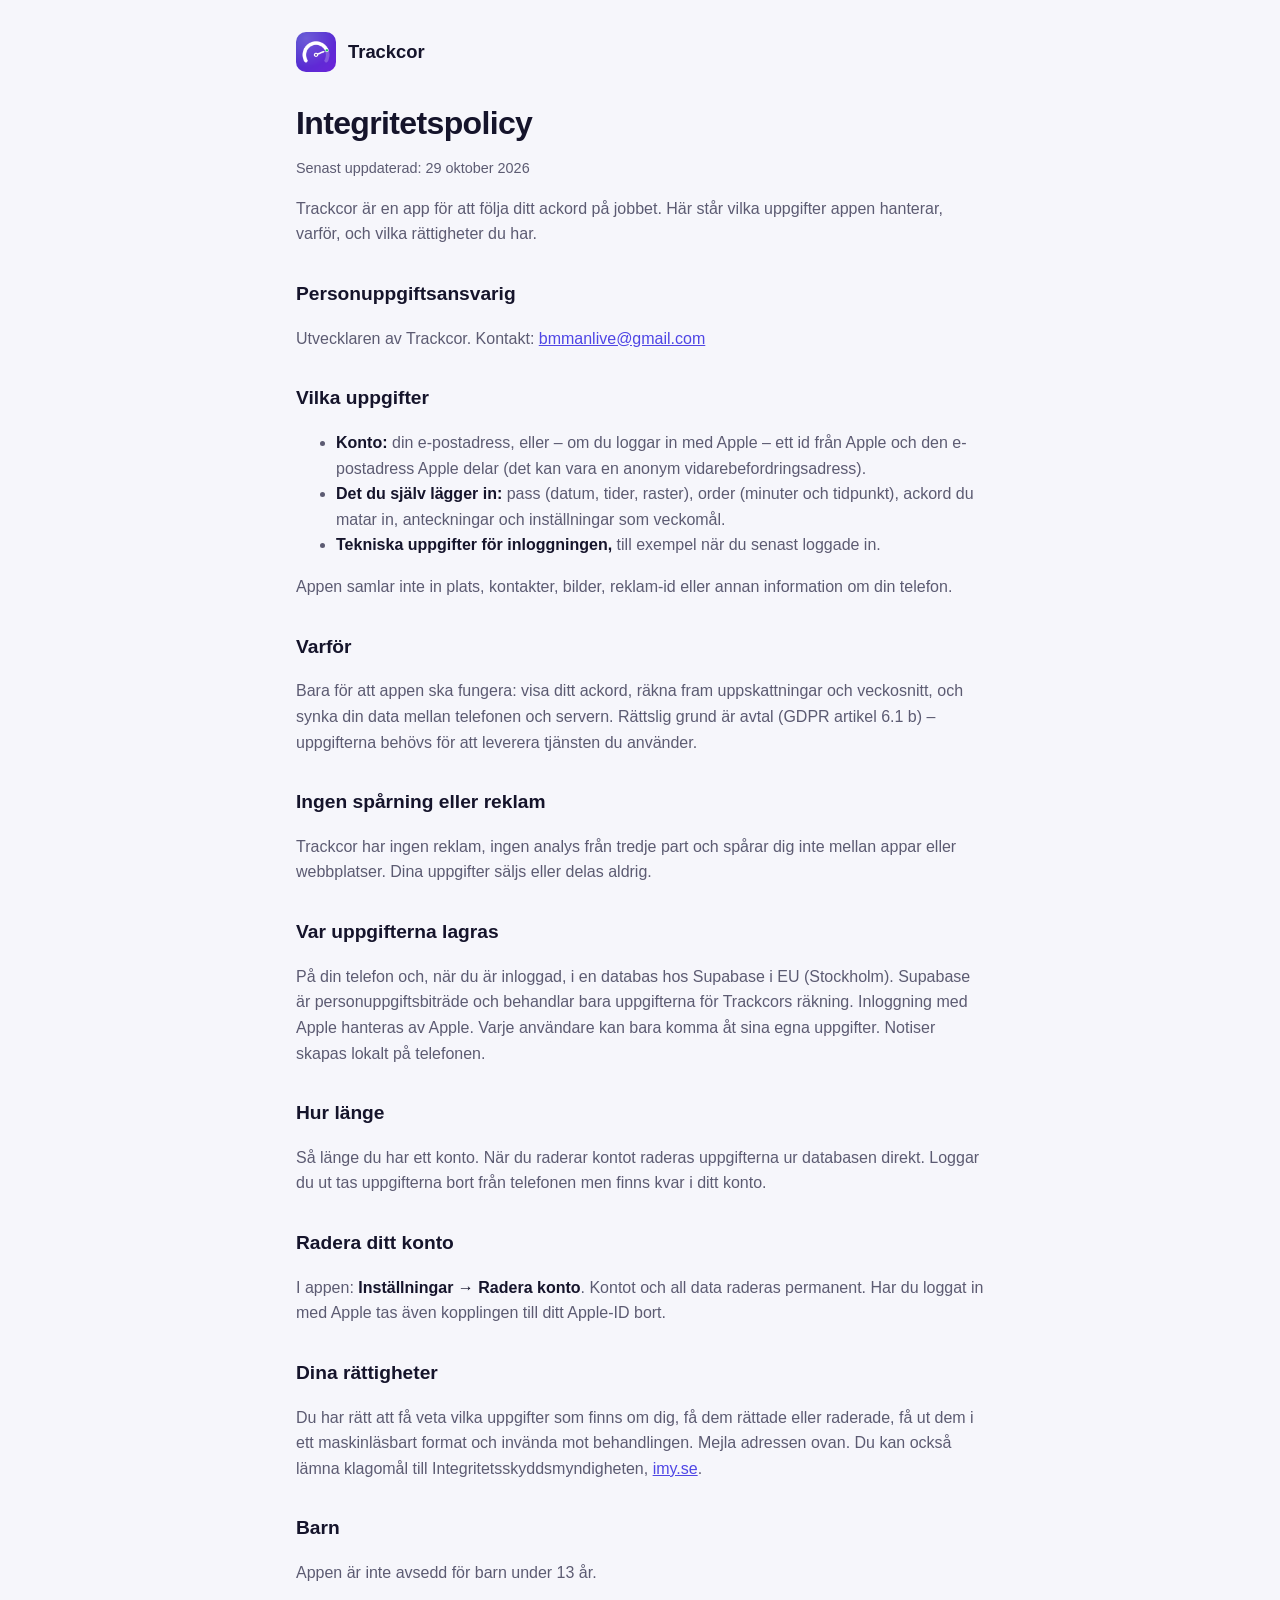
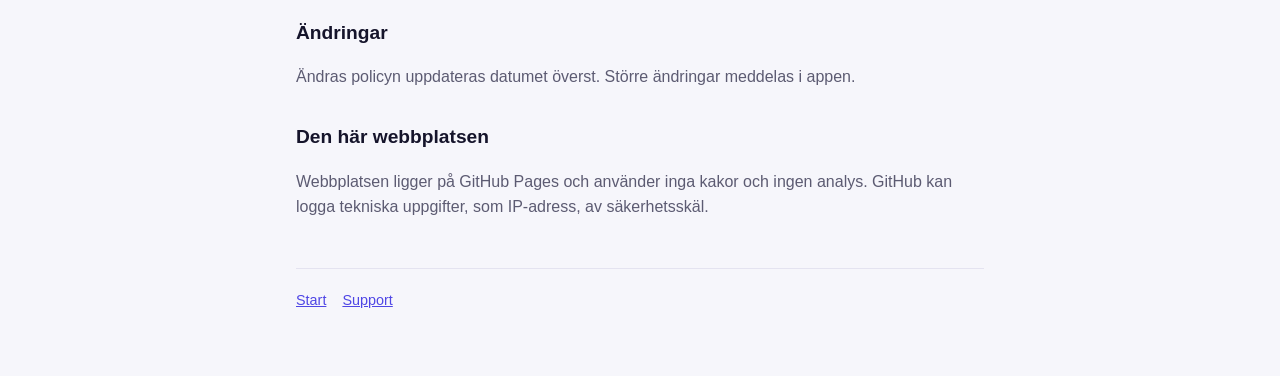
==== integritet.html @ 59bb7d05 "Webbsida för Trackcor: start, integritetspolicy, support Co-Authored-By: Claude Opus 5.5 <noreply@an" ====
<!doctype html>
<html lang="sv">
<head>
  <meta charset="utf-8">
  <meta name="viewport" content="width=device-width, initial-scale=1">
  <title>Integritetspolicy – Trackcor</title>
  <link rel="icon" href="favicon.png">
  <link rel="stylesheet" href="style.css">
</head>
<body>
  <main>
    <header class="site">
      <img src="icon.png" alt="">
      <a href="./">Trackcor</a>
    </header>

    <h1>Integritetspolicy</h1>
    <p class="updated">Senast uppdaterad: 29 oktober 2026</p>
    <p>Trackcor är en app för att följa ditt ackord på jobbet. Här står vilka uppgifter appen hanterar, varför, och vilka rättigheter du har.</p>

    <h2>Personuppgiftsansvarig</h2>
    <p>Utvecklaren av Trackcor. Kontakt: <a href="mailto:bmmanlive@gmail.com">bmmanlive@gmail.com</a></p>

    <h2>Vilka uppgifter</h2>
    <ul>
      <li><strong>Konto:</strong> din e-postadress, eller – om du loggar in med Apple – ett id från Apple och den e-postadress Apple delar (det kan vara en anonym vidarebefordringsadress).</li>
      <li><strong>Det du själv lägger in:</strong> pass (datum, tider, raster), order (minuter och tidpunkt), ackord du matar in, anteckningar och inställningar som veckomål.</li>
      <li><strong>Tekniska uppgifter för inloggningen,</strong> till exempel när du senast loggade in.</li>
    </ul>
    <p>Appen samlar inte in plats, kontakter, bilder, reklam-id eller annan information om din telefon.</p>

    <h2>Varför</h2>
    <p>Bara för att appen ska fungera: visa ditt ackord, räkna fram uppskattningar och veckosnitt, och synka din data mellan telefonen och servern. Rättslig grund är avtal (GDPR artikel 6.1 b) – uppgifterna behövs för att leverera tjänsten du använder.</p>

    <h2>Ingen spårning eller reklam</h2>
    <p>Trackcor har ingen reklam, ingen analys från tredje part och spårar dig inte mellan appar eller webbplatser. Dina uppgifter säljs eller delas aldrig.</p>

    <h2>Var uppgifterna lagras</h2>
    <p>På din telefon och, när du är inloggad, i en databas hos Supabase i EU (Stockholm). Supabase är personuppgiftsbiträde och behandlar bara uppgifterna för Trackcors räkning. Inloggning med Apple hanteras av Apple. Varje användare kan bara komma åt sina egna uppgifter. Notiser skapas lokalt på telefonen.</p>

    <h2>Hur länge</h2>
    <p>Så länge du har ett konto. När du raderar kontot raderas uppgifterna ur databasen direkt. Loggar du ut tas uppgifterna bort från telefonen men finns kvar i ditt konto.</p>

    <h2>Radera ditt konto</h2>
    <p>I appen: <strong>Inställningar → Radera konto</strong>. Kontot och all data raderas permanent. Har du loggat in med Apple tas även kopplingen till ditt Apple-ID bort.</p>

    <h2>Dina rättigheter</h2>
    <p>Du har rätt att få veta vilka uppgifter som finns om dig, få dem rättade eller raderade, få ut dem i ett maskinläsbart format och invända mot behandlingen. Mejla adressen ovan. Du kan också lämna klagomål till Integritetsskyddsmyndigheten, <a href="https://www.imy.se">imy.se</a>.</p>

    <h2>Barn</h2>
    <p>Appen är inte avsedd för barn under 13 år.</p>

    <h2>Ändringar</h2>
    <p>Ändras policyn uppdateras datumet överst. Större ändringar meddelas i appen.</p>

    <h2>Den här webbplatsen</h2>
    <p>Webbplatsen ligger på GitHub Pages och använder inga kakor och ingen analys. GitHub kan logga tekniska uppgifter, som IP-adress, av säkerhetsskäl.</p>

    <footer>
      <a href="./">Start</a>
      <a href="support.html">Support</a>
    </footer>
  </main>
</body>
</html>
---- style.css ----
:root {
  --bg: #f6f6fb;
  --card: #ffffff;
  --text: #15142b;
  --muted: #5c5b72;
  --accent: #4f46e5;
  --accent-soft: #eceafd;
  --border: #e4e3f0;
}

@media (prefers-color-scheme: dark) {
  :root {
    --bg: #0d0c1a;
    --card: #17162b;
    --text: #f2f1fa;
    --muted: #a6a4bf;
    --accent: #8c88ff;
    --accent-soft: #24224a;
    --border: #2a2846;
  }
}

* { box-sizing: border-box; }

body {
  margin: 0;
  background: var(--bg);
  color: var(--text);
  font-family: -apple-system, BlinkMacSystemFont, "SF Pro Text", "Segoe UI", Roboto, sans-serif;
  line-height: 1.6;
  -webkit-font-smoothing: antialiased;
}

main {
  max-width: 720px;
  margin: 0 auto;
  padding: 32px 16px 64px;
}

header.site {
  display: flex;
  align-items: center;
  gap: 12px;
  margin-bottom: 32px;
}

header.site img { width: 40px; height: 40px; border-radius: 10px; }
header.site a { color: var(--text); text-decoration: none; font-weight: 700; font-size: 1.15rem; }

h1 { font-size: 2rem; line-height: 1.2; margin: 0 0 8px; letter-spacing: -0.02em; }
h2 { font-size: 1.2rem; margin: 32px 0 8px; }
p, li { color: var(--muted); }
strong { color: var(--text); }
a { color: var(--accent); }

.lead { font-size: 1.15rem; margin-bottom: 24px; }
.updated { font-size: 0.9rem; }

.hero { text-align: center; padding: 24px 0 8px; }
.hero img { width: 112px; height: 112px; border-radius: 26px; box-shadow: 0 12px 40px rgba(79, 70, 229, 0.3); }
.hero h1 { font-size: 2.6rem; margin-top: 20px; }

.cards { display: grid; gap: 12px; margin: 32px 0; }
@media (min-width: 640px) { .cards { grid-template-columns: repeat(3, 1fr); } }

.card {
  background: var(--card);
  border: 1px solid var(--border);
  border-radius: 20px;
  padding: 20px;
}
.card h3 { margin: 0 0 6px; font-size: 1rem; }
.card p { margin: 0; font-size: 0.95rem; }

.badge {
  display: inline-block;
  background: var(--accent-soft);
  color: var(--accent);
  border-radius: 999px;
  padding: 6px 14px;
  font-weight: 600;
  font-size: 0.9rem;
}

.note {
  background: var(--accent-soft);
  border-radius: 16px;
  padding: 16px 18px;
  margin: 24px 0;
}
.note p { margin: 0; color: var(--text); }

footer {
  margin-top: 48px;
  padding-top: 20px;
  border-top: 1px solid var(--border);
  font-size: 0.9rem;
  display: flex;
  flex-wrap: wrap;
  gap: 16px;
}
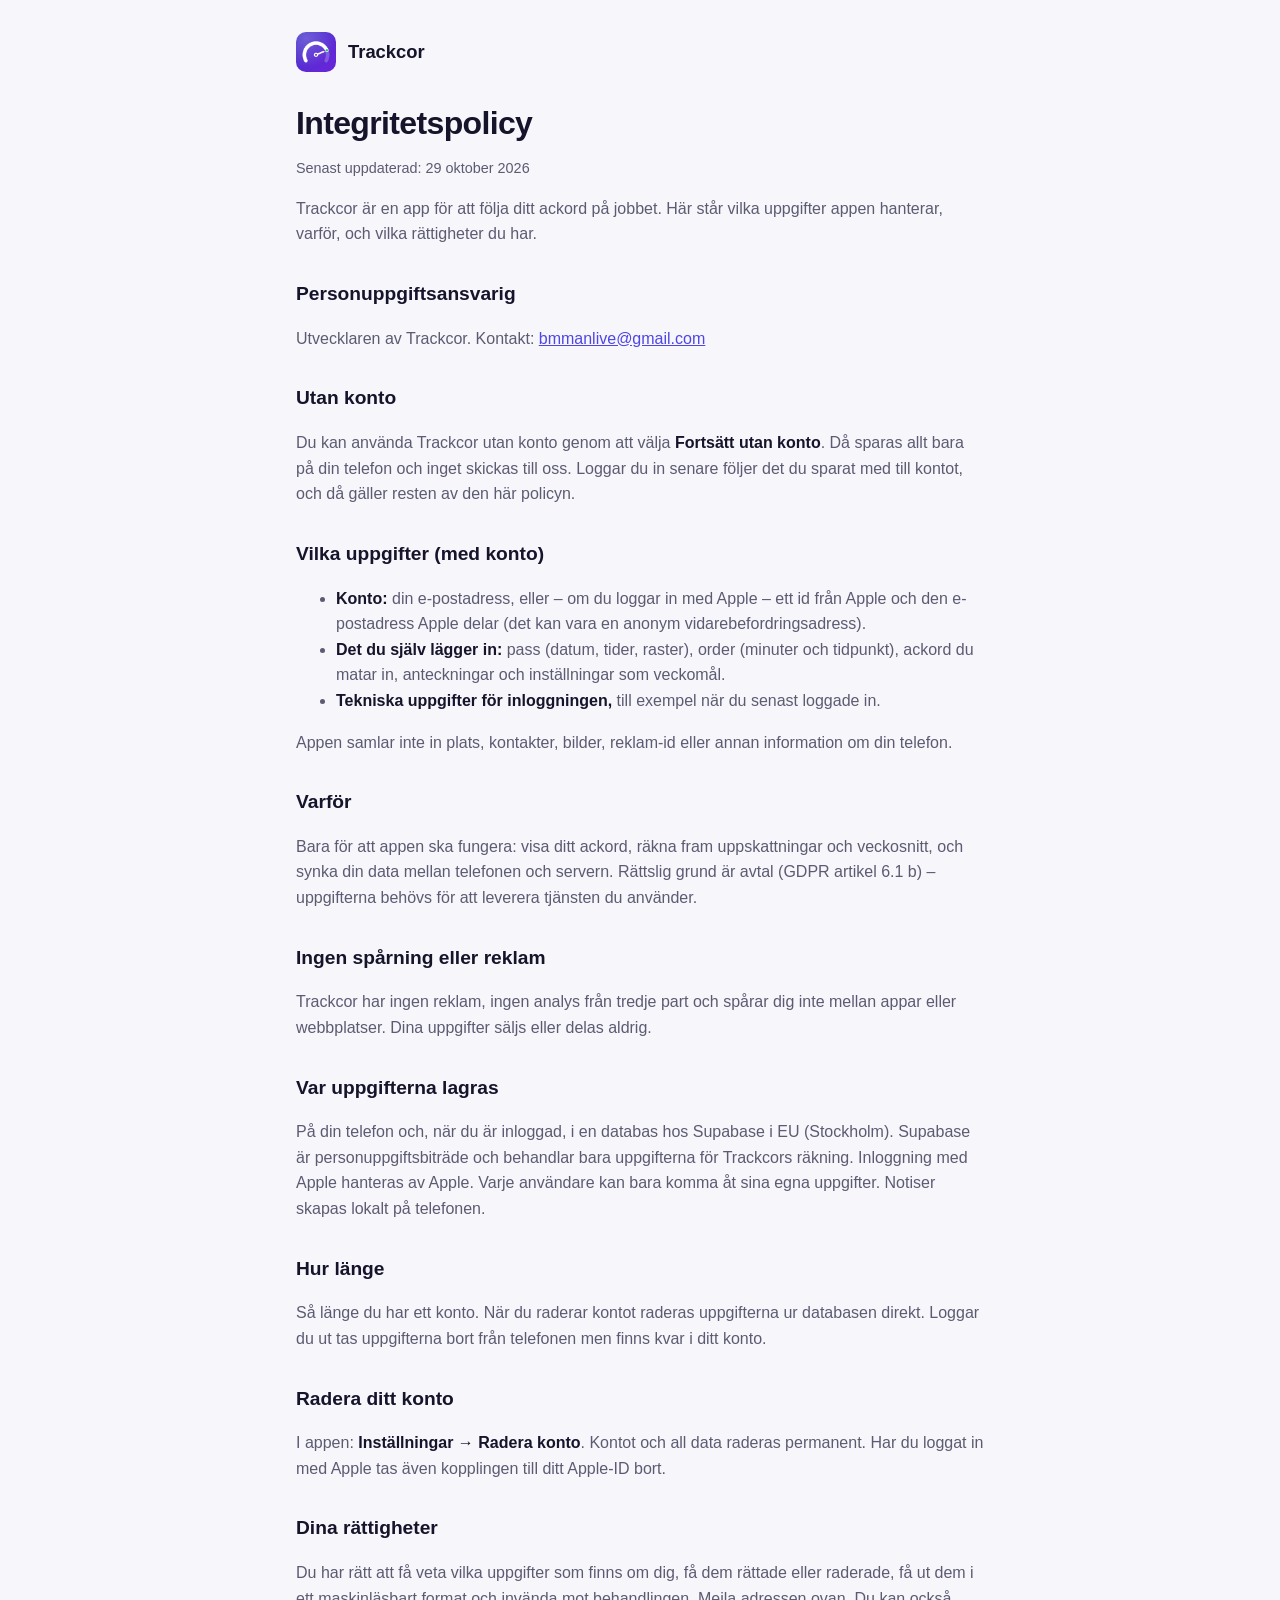
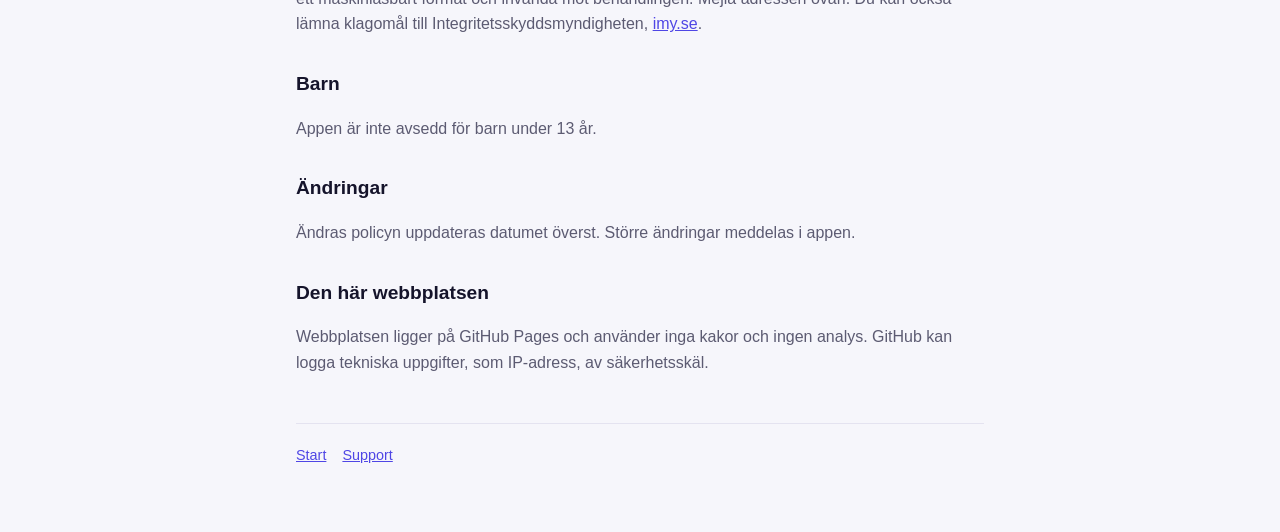
==== commit 05af2666: "Konto är frivilligt: policy och support om Fortsätt utan konto Co-Authored-By: Claude Opus 5.5 <nore" ====
--- a/integritet.html
+++ b/integritet.html
@@ -21,7 +21,10 @@
     <h2>Personuppgiftsansvarig</h2>
     <p>Utvecklaren av Trackcor. Kontakt: <a href="mailto:bmmanlive@gmail.com">bmmanlive@gmail.com</a></p>
 
-    <h2>Vilka uppgifter</h2>
+    <h2>Utan konto</h2>
+    <p>Du kan använda Trackcor utan konto genom att välja <strong>Fortsätt utan konto</strong>. Då sparas allt bara på din telefon och inget skickas till oss. Loggar du in senare följer det du sparat med till kontot, och då gäller resten av den här policyn.</p>
+
+    <h2>Vilka uppgifter (med konto)</h2>
     <ul>
       <li><strong>Konto:</strong> din e-postadress, eller – om du loggar in med Apple – ett id från Apple och den e-postadress Apple delar (det kan vara en anonym vidarebefordringsadress).</li>
       <li><strong>Det du själv lägger in:</strong> pass (datum, tider, raster), order (minuter och tidpunkt), ackord du matar in, anteckningar och inställningar som veckomål.</li>
